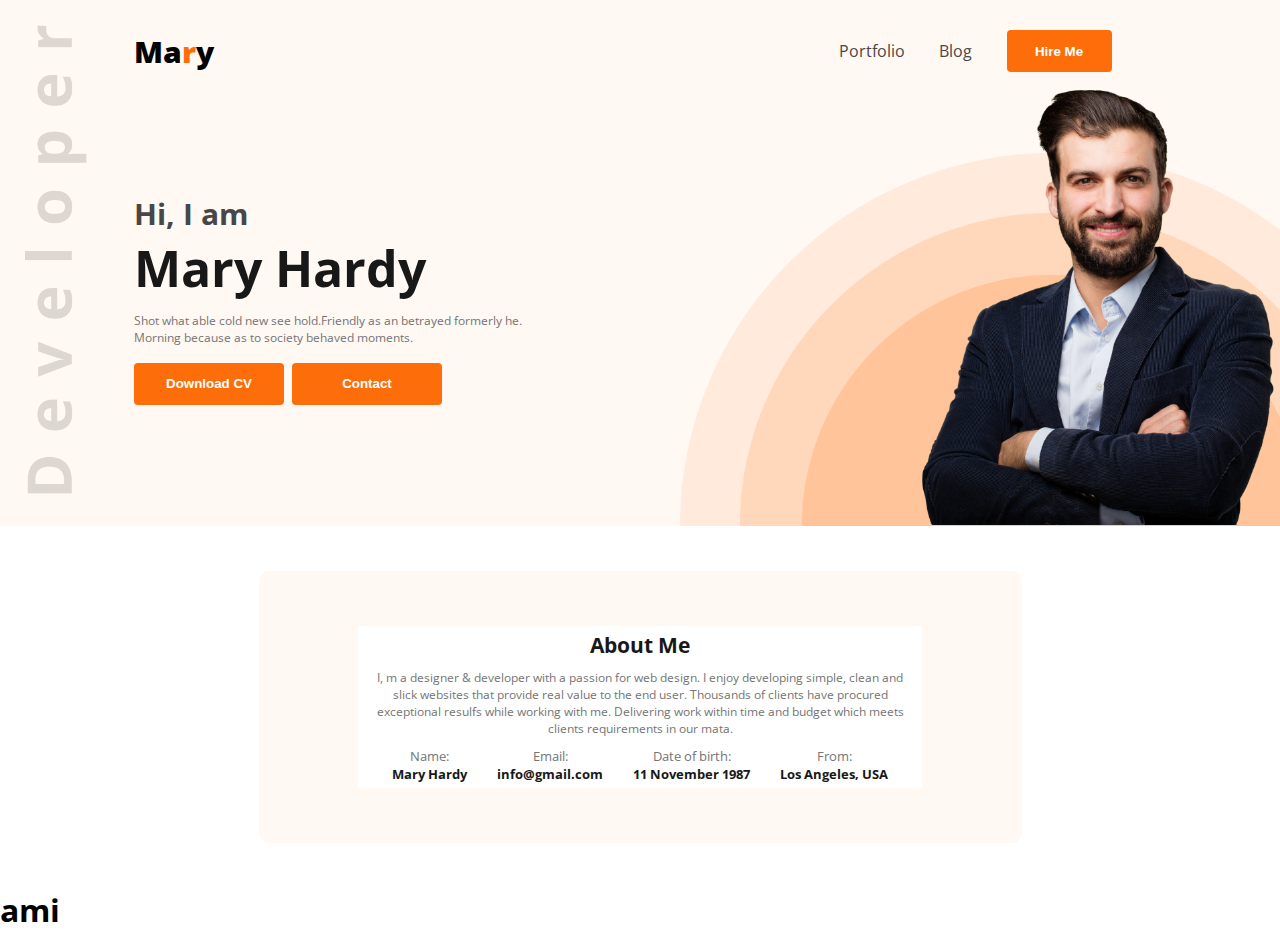
==== index.html @ 9d095a2a "first commit" ====
<!DOCTYPE html>
<html lang="en">
<head>
    <meta charset="UTF-8">
    <meta name="viewport" content="width=device-width, initial-scale=1.0">
    <title>Training Website</title>
    <link rel="stylesheet" href="style.css">
</head>
<body class="font-family">
    <header class="header">
        <nav class="nav-menu">
            <h3 class="nav-title">Ma<span class="letter-style">r</span>y</h3>
            <ul class="main-menu">
                <li><a href="">Portfolio</a></li>
                <li><a href="">Blog</a></li>
                <li><a href=""><button class="nav-btn">Hire Me</button></a></li>
            </ul>
        </nav>
        <div class="banner">
            <div class="bennar-title">
                <h4>Hi, I  am</h4>
                <h1 class="banner-main-title">Mary Hardy</h1>
                <p class="banner-descripion">Shot what able cold new see hold.Friendly as an betrayed formerly he. Morning because as to society behaved moments.</p>
                <div class="banner-btn">
                    <button class="download-btn">Download CV</button>
                    <button class="contact-btn">Contact</button>
                </div>
            </div>

            <div class="bennar-img">
                <img src="images/hardy.png" alt="Hardy Image">
            </div>

        </div>
    </header>
    <section class="about">
        <div class="abouted">
            <h2 class="about-title">About Me</h2>
            <p class="about-description">I, m a designer & developer with a passion for web design. I enjoy developing simple, clean and slick websites that provide real value to the end user. Thousands of clients have procured exceptional resulfs while working with me. Delivering work within time and budget which meets clients requirements in our mata.</p>
            <div class="about-contact-container">
                <div class="about-contact-titelber">
                    <p class="about-contact-titel">Name:</p>
                    <p class="about-contact-description">Mary Hardy</p>
                </div>

                <div class="about-contact-titelber">
                    <p class="about-contact-titel">Email:</p>
                    <p class="about-contact-description">info@gmail.com</p>
                </div>

                <div class="about-contact-titelber">
                    <p class="about-contact-titel">Date of birth:</p>
                    <p class="about-contact-description">11 November 1987</p>
                </div>

                <div class="about-contact-titelber">
                    <p class="about-contact-titel">From:</p>
                    <p class="about-contact-description">Los Angeles, USA</p>
                </div>

            </div>
        </div>
    </section>

    <h1>ami</h1>
</body>
</html>
---- style.css ----
@import url('https://fonts.googleapis.com/css2?family=Open+Sans:ital,wght@0,300..800;1,300..800&family=Work+Sans:ital,wght@0,100..900;1,100..900&display=swap');
/* font-family: "Open Sans", serif; */
*{
    margin: 0;
    padding: 0;
}
.font-family{
    font-family: "Open Sans";
}
/* header style */

.header{
    background-image: url(images/developer.png), url(images/header_bg.png);
    background-repeat: no-repeat;
    background-position: top left, bottom right;   
    background-color: #FFF8F3;
    background-size: 62px, 600px; 
    background-position: 25px 25px,right bottom;
    background-clip: ;
    
}
.nav-menu{
    display: flex;
    justify-content: space-between;
    align-items: center;
    margin: 0px 134px;
    padding-top: 30px;
}
.letter-style{
    color: #FD6E0A;
}
.main-menu{
    display: flex;
    font-size: 16px;
    list-style: none;
    align-items: center;
    justify-content: space-between;
}
.main-menu li {
    margin-right: 34.5px;
}
.main-menu a {
    text-decoration: none;
    color: #474747;
}
.nav-btn{
    height: 42px;
    width: 105px;
    background-color: #FD6E0A;
    color: white;
    border: none;
    border-radius: 4px;
    font-weight: bold;
    padding: 13px 20px;
}
.nav-title{
    font-weight: 800;
    font-size: 30px;
}

/* banner style */
.banner{
    display: flex;
    justify-content: space-between;
    margin: 0px 0px 0px 134px;
    align-items: center;
}

.bennar-img img{
    width: 391px;
    margin-bottom: -4px;
}
.bennar-title{
    color: #474747;
    font-size: 30px;
    max-width: 390px;
}
.banner-main-title{
    color: #181818;
    font-size: 50px;
}
.banner-descripion{
    color: #757575;
    font-weight: normal;
    font-size: 12px;
    margin: 10px 0px;
}
.download-btn{
    height: 42px;
    width: 150px;
    background-color: #FD6E0A;
    color: white;
    border: none;
    border-radius: 4px;
    font-weight: bold;
    padding: 13px 20px;
}
.contact-btn{
    height: 42px;
    width: 150px;
    background-color: #FD6E0A;
    color: white;
    border: none;
    border-radius: 4px;
    font-weight: bold;
    padding: 13px 20px;
}
.about{
    max-width: 763px;
    background-color: #FFF8F3;
    display: flex;
    flex-direction: column;
    justify-content: center;
    align-items: center;
    margin: 45px auto;
    border-radius: 10px;
}
.abouted{
    background-color: #FFFFFF;
    display: flex;
    flex-direction: column;
    justify-content: center;
    align-items: center;
    max-width: 554px;
    max-height: 288px;
    text-align: center;
    margin: 55px 0px;
    padding: 5px;
}
.about-title{
    font-weight: bold;
    font-size: 21px;
    color: #181818;
}
.about-description{
    font-size: 12px;
    color: #757575;
    padding: 10px;
}
.about-contact-container{
    display: flex;
    gap: 30px;
}
.about-contact-titelber{

}
.about-contact-titel{
    color: #757575;
    font-size: 13px;
}
.about-contact-description{
    color: #181818;
    font-weight: bold;
    font-size: 13px;
}
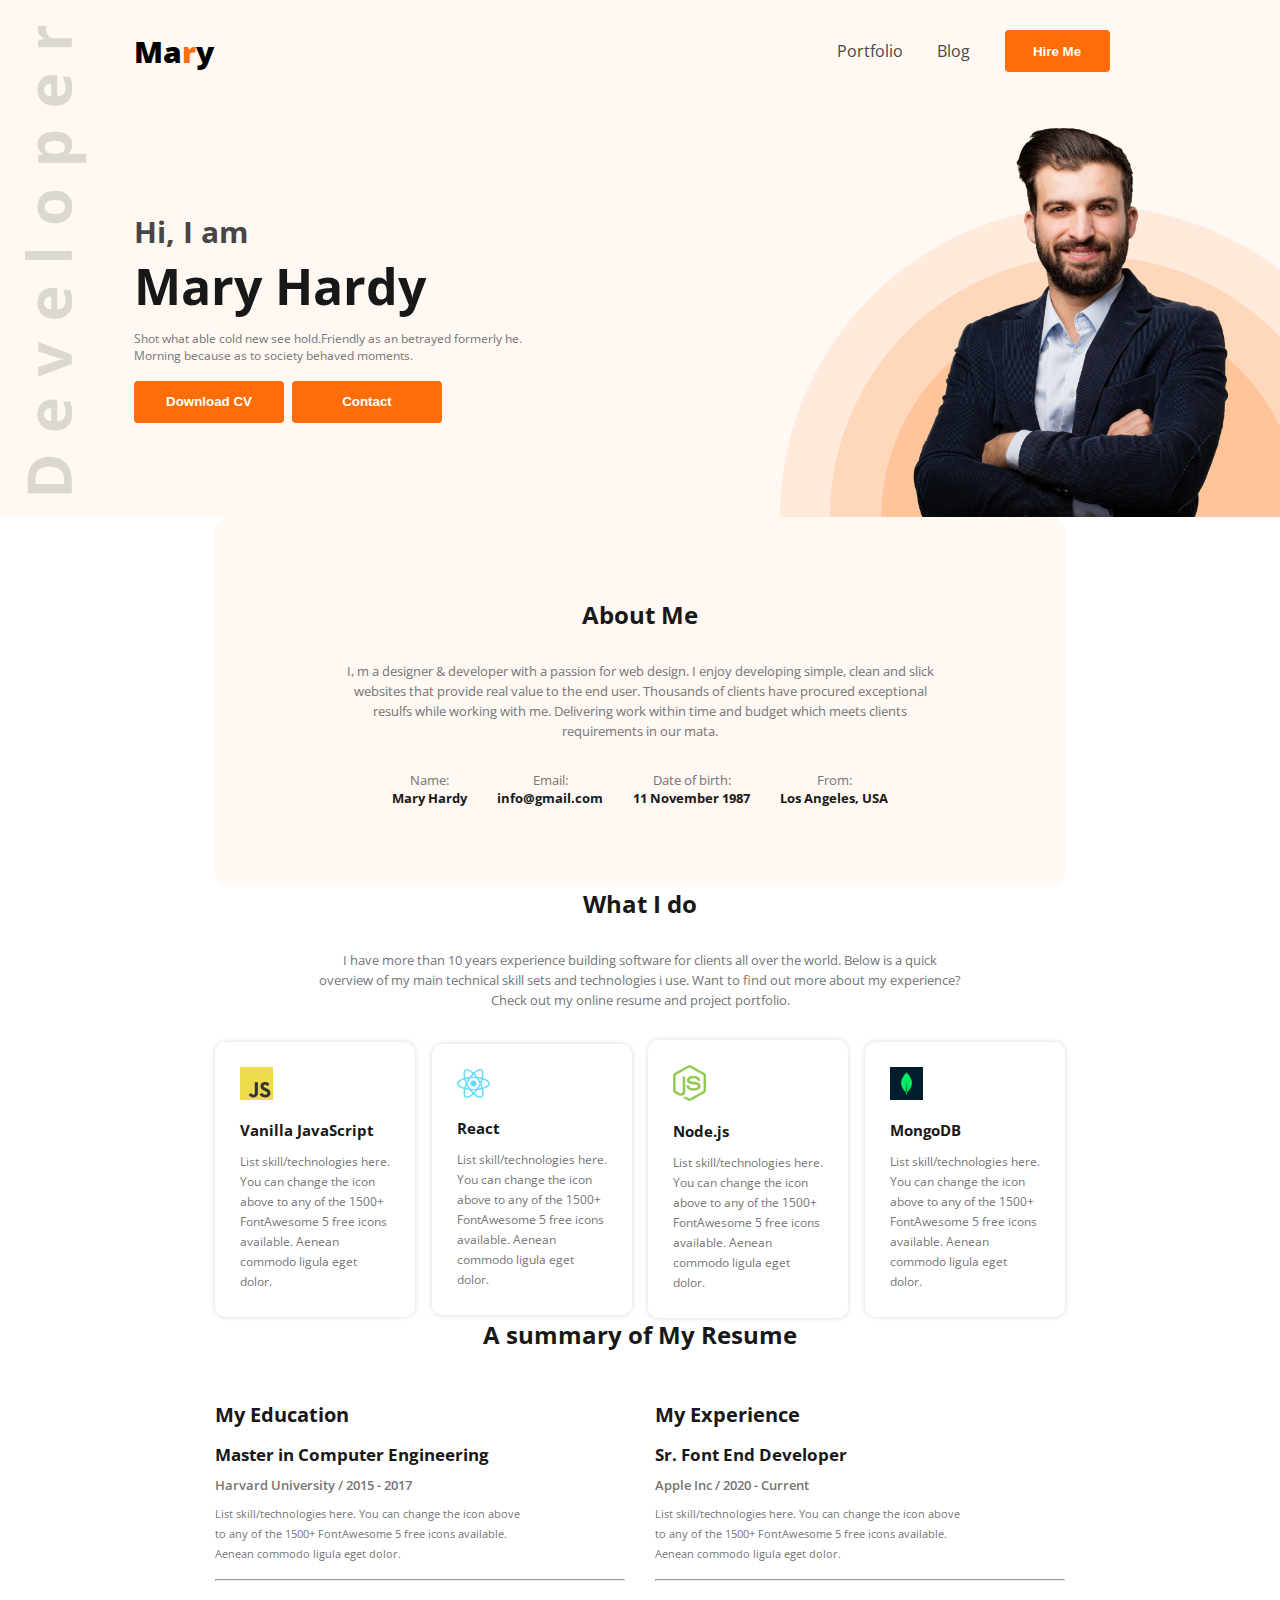
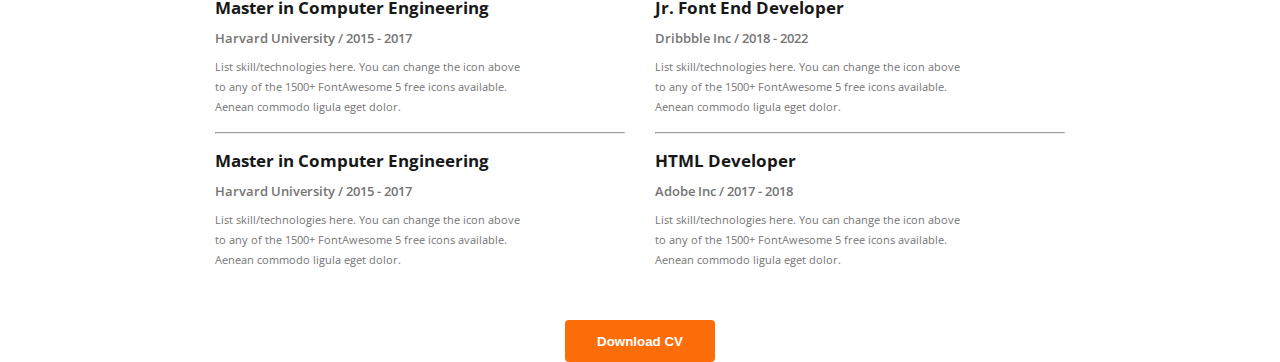
==== commit 84d6332a: "resume added" ====
--- a/index.html
+++ b/index.html
@@ -62,6 +62,121 @@
         </div>
     </section>
 
-    <h1>ami</h1>
+    <section class="work-section">
+        <div class="work-desription-ber">
+            <h3 class="work-title">
+                What I do
+            </h3>
+            <p class="work-description">
+                I have more than 10 years experience building software for clients all over the world. Below is a quick overview of my main technical skill sets and technologies i use. Want to find out more about my experience? Check out my online resume and project portfolio.
+            </p>
+
+        </div>
+        <div class="work-card-ber">
+
+            <div class="work-card">
+                <img src="images/icons/js.png" alt="" class="work-card-img">
+                <div class="work-card-titleber">
+                    <h4 class="work-card-title">
+                        Vanilla JavaScript
+                    </h4>
+                    <p class="work-card-description">
+                        List skill/technologies here. You can change the icon above to any of the 1500+ FontAwesome 5 free icons available. Aenean commodo ligula eget dolor.
+                    </p>
+                </div>
+            </div>
+
+            <div class="work-card">
+                <img src="images/icons/react.png" alt="" class="work-card-img">
+                <div class="work-card-titleber">
+                    <h4 class="work-card-title">
+                        React
+                    </h4>
+                    <p class="work-card-description">
+                        List skill/technologies here. You can change the icon above to any of the 1500+ FontAwesome 5 free icons available. Aenean commodo ligula eget dolor.
+                    </p>
+                </div>
+            </div>
+
+            <div class="work-card">
+                <img src="images/icons/nodejs.png" alt="" class="work-card-img">
+                <div class="work-card-titleber">
+                    <h4 class="work-card-title">
+                        Node.js
+                    </h4>
+                    <p class="work-card-description">
+                        List skill/technologies here. You can change the icon above to any of the 1500+ FontAwesome 5 free icons available. Aenean commodo ligula eget dolor.
+                    </p>
+                </div>
+            </div>
+
+            <div class="work-card">
+                <img src="images/icons/mongo.png" alt="" class="work-card-img">
+                <div class="work-card-titleber">
+                    <h4 class="work-card-title">
+                        MongoDB
+                    </h4>
+                    <p class="work-card-description">
+                        List skill/technologies here. You can change the icon above to any of the 1500+ FontAwesome 5 free icons available. Aenean commodo ligula eget dolor.
+                    </p>
+                </div>
+            </div>
+
+        </div>
+    </section>
+
+    <section class="resume">
+        <h3 class="resume-title">
+            A summary of My Resume
+        </h3>
+        <div class="resume-container">
+            <div class="resume-column">
+                <h3 class="resume-column-title">My Education</h3>
+                <div class="experience">
+                    <h4 class="experience-title">Master in Computer Engineering</h4>
+                    <div class="experience-sub-title">Harvard University / 2015 - 2017</div>
+                    <div class="experience-description">List skill/technologies here. You can change the icon above to any of the 1500+ FontAwesome 5 free icons available. Aenean commodo ligula eget dolor.</div>
+                </div>
+                <hr>
+                <div class="experience">
+                    <h4 class="experience-title">Master in Computer Engineering</h4>
+                    <div class="experience-sub-title">Harvard University / 2015 - 2017</div>
+                    <div class="experience-description">List skill/technologies here. You can change the icon above 
+                        to any of the 1500+ FontAwesome 5 free icons available. Aenean commodo ligula eget dolor.</div>
+                </div>
+                <hr>
+                <div class="experience">
+                    <h4 class="experience-title">Master in Computer Engineering</h4>
+                    <div class="experience-sub-title">Harvard University / 2015 - 2017</div>
+                    <div class="experience-description">List skill/technologies here. You can change the icon above 
+                        to any of the 1500+ FontAwesome 5 free icons available. Aenean commodo ligula eget dolor.</div>
+                </div>
+            </div>
+    
+            <div class="resume-column">
+                <h3 class="resume-column-title">My Experience</h3>
+                <div class="experience">
+                    <h4 class="experience-title">Sr. Font End Developer</h4>
+                    <div class="experience-sub-title">Apple Inc / 2020 - Current</div>
+                    <div class="experience-description">List skill/technologies here. You can change the icon above to any of the 1500+ FontAwesome 5 free icons available. Aenean commodo ligula eget dolor.</div>
+                </div>
+                <hr>
+                <div class="experience">
+                    <h4 class="experience-title">Jr. Font End Developer</h4>
+                    <div class="experience-sub-title">Dribbble Inc / 2018 - 2022</div>
+                    <div class="experience-description">List skill/technologies here. You can change the icon above to any of the 1500+ FontAwesome 5 free icons available. Aenean commodo ligula eget dolor.</div>
+                </div>
+                <hr>
+                <div class="experience">
+                    <h4 class="experience-title">HTML Developer</h4>
+                    <div class="experience-sub-title">Adobe Inc / 2017 - 2018</div>
+                    <div class="experience-description">List skill/technologies here. You can change the icon above to any of the 1500+ FontAwesome 5 free icons available. Aenean commodo ligula eget dolor.</div>
+                </div>
+            </div>
+        </div>
+        
+        <button class="download-btn">Download CV</button>
+    </section>
+
 </body>
 </html>--- a/style.css
+++ b/style.css
@@ -12,12 +12,14 @@
 .header{
     background-image: url(images/developer.png), url(images/header_bg.png);
     background-repeat: no-repeat;
-    background-position: top left, bottom right;   
+    background-position: top left, bottom right;
     background-color: #FFF8F3;
-    background-size: 62px, 600px; 
+    background-size: 62px, 500px;
     background-position: 25px 25px,right bottom;
-    background-clip: ;
-    
+    display: flex;
+    flex-direction: column;
+    justify-content: space-between;
+    gap: 45px;
 }
 .nav-menu{
     display: flex;
@@ -25,6 +27,7 @@
     align-items: center;
     margin: 0px 134px;
     padding-top: 30px;
+    width: 1010px;
 }
 .letter-style{
     color: #FD6E0A;
@@ -64,11 +67,12 @@
     justify-content: space-between;
     margin: 0px 0px 0px 134px;
     align-items: center;
+    height: 400px;
+    width: 1100px;
 }
 
 .bennar-img img{
-    width: 391px;
-    margin-bottom: -4px;
+    width: 350px;
 }
 .bennar-title{
     color: #474747;
@@ -106,36 +110,36 @@
     padding: 13px 20px;
 }
 .about{
-    max-width: 763px;
     background-color: #FFF8F3;
     display: flex;
     flex-direction: column;
     justify-content: center;
     align-items: center;
-    margin: 45px auto;
-    border-radius: 10px;
+    border-radius: 15px;
+    width: 850px;
+    height: 370px;
+    margin: 0 auto;
 }
 .abouted{
-    background-color: #FFFFFF;
     display: flex;
     flex-direction: column;
     justify-content: center;
     align-items: center;
-    max-width: 554px;
-    max-height: 288px;
     text-align: center;
-    margin: 55px 0px;
-    padding: 5px;
+    padding: 25px;
+    gap: 20px;
 }
 .about-title{
     font-weight: bold;
-    font-size: 21px;
+    font-size: 24px;
     color: #181818;
 }
 .about-description{
-    font-size: 12px;
+    font-size: 13px;
     color: #757575;
     padding: 10px;
+    line-height: 20px;
+    width: 600px;
 }
 .about-contact-container{
     display: flex;
@@ -152,4 +156,191 @@
     color: #181818;
     font-weight: bold;
     font-size: 13px;
+}
+
+/* card style start */
+.work-section{
+
+display: flex;
+
+justify-content: center;
+
+align-items: center;
+
+flex-direction: column;
+
+width: 650px;
+
+margin: 0 auto;
+
+gap: 30px;
+}
+.work-desription-ber{
+
+display: flex;
+
+flex-direction: column;
+
+align-items: center;
+
+gap: 30px;
+
+text-align: center;
+}
+.work-title{
+
+font-weight: bold;
+
+color: #181818;
+
+font-size: 24px;
+}
+.work-description{
+
+font-size: 13px;
+
+color: #757575;
+
+line-height: 20px;
+}
+.work-card-ber{
+
+display: flex;
+
+justify-content: space-between;
+
+align-items: center;
+
+width: 850px;
+
+gap: 15px;
+}
+.work-card{
+
+display: flex;
+
+flex-direction: column;
+
+align-items: start;
+
+gap: 20px;
+
+width: 150px;
+
+justify-content: flex-start;
+
+padding: 25px;
+
+background: #FFFFFF;
+
+box-shadow: 0px 0px 5px #00000029;
+
+border-radius: 10px;
+}
+
+.work-card-img{
+    
+width: 33px;
+}
+.work-card-titleber{
+    
+display: flex;
+    
+flex-direction: column;
+    
+align-items: start;
+    
+gap: 12px;
+    
+justify-content: center;
+}
+.work-card-title{
+
+font-size: 15px;
+
+color: #181818;
+}
+.work-card-description{
+
+color: #757575;
+
+font-size: 12px;
+
+line-height: 20px;
+}
+/* card style end */
+
+/* resume style start */
+.resume{
+
+display: flex;
+
+flex-direction: column;
+
+align-items: center;
+
+justify-content: center;
+
+gap: 50px;
+
+width: 850px;
+
+margin: 0 auto;
+}
+.resume-title{
+    font-size: 24px;
+    color: #181818;
+}
+.resume-container{
+
+display: flex;
+
+align-items: flex-start;
+
+justify-content: space-between;
+
+gap: 30px;
+}
+.resume-column{
+
+display: flex;
+
+flex-direction: column;
+
+justify-content: center;
+
+gap: 15px;
+
+width: 410px;
+}
+.resume-column-title{
+color: #181818;
+font-size: 20px;
+}
+.experience{
+
+display: flex;
+
+flex-direction: column;
+
+align-items: start;
+
+justify-content: center;
+
+gap: 10px;
+}
+.experience-title{
+font-size: 17px;
+color: #181818;
+}
+.experience-sub-title{
+    font-size: 13px;
+    color: #757575;
+    font-weight: 600;
+}
+.experience-description{
+    color: #757575;
+    font-size: 11px;
+    line-height: 20px;
+    width: 310px;
 }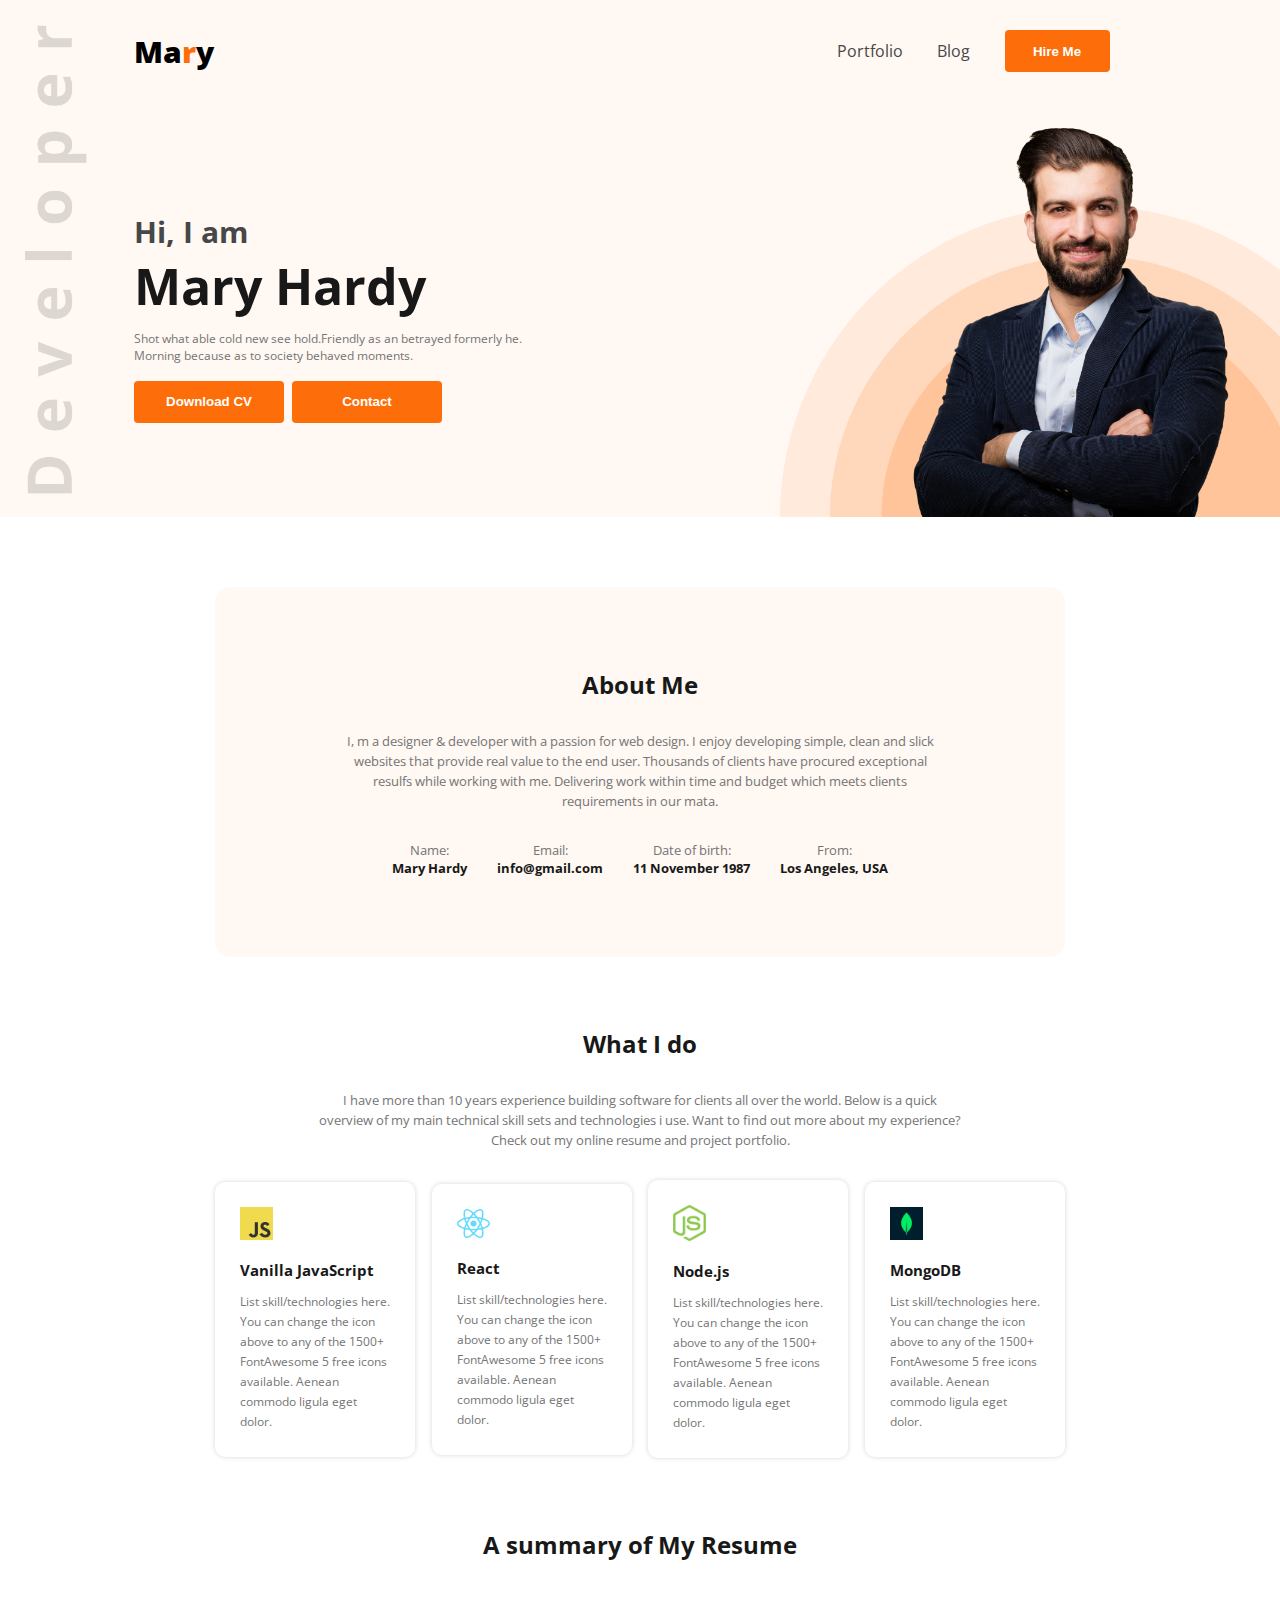
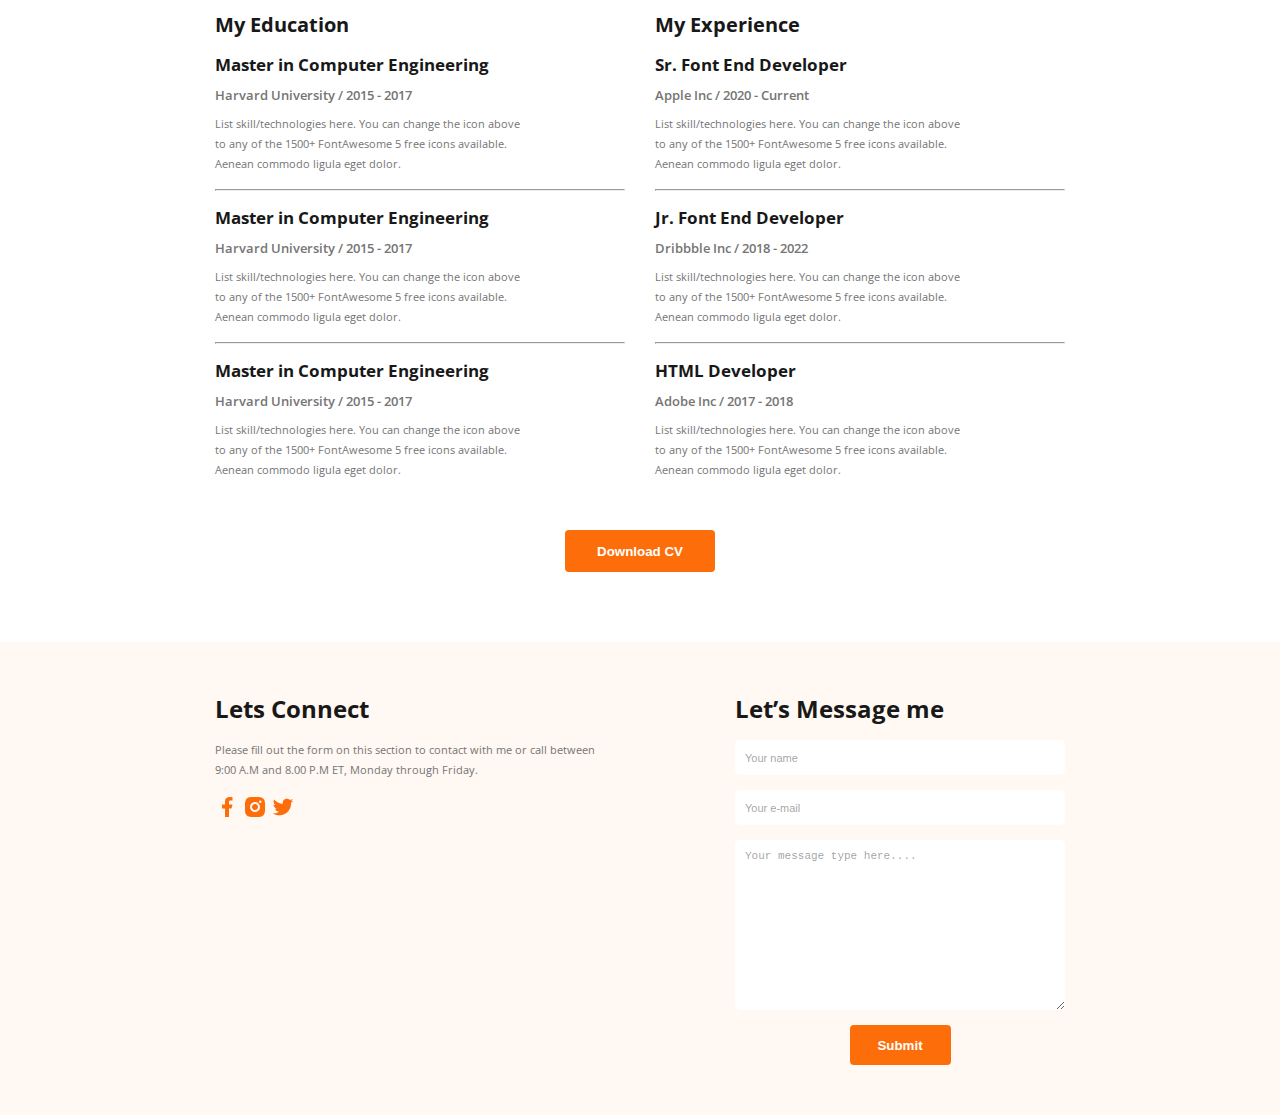
==== commit 3540e14e: "al added" ====
--- a/index.html
+++ b/index.html
@@ -178,5 +178,35 @@
         <button class="download-btn">Download CV</button>
     </section>
 
+    <section class="footer-section">
+
+        <div class="footer-container">
+            <div class="footer-connect">
+                <div class="footer-title-ber">
+                    <h3 class="footer-title">Lets Connect</h3>
+                    <p class="footer-description">Please fill out the form on this section to contact with me or call between 9:00 A.M and 8.00 P.M ET, Monday through Friday.</p>
+                    <div class="footer-icon">
+                        <img src="images/icons/facebook.png" alt="">
+                        <img src="images/icons/insta.png" alt="">
+                        <img src="images/icons/twitter.png" alt="">
+                    </div>
+                </div>
+                
+                
+            </div>
+
+            <div class="footer-sms">
+                <h3 class="footer-form-title">Let’s Message me</h3>
+                <div class="footer-form">
+                    <input class="footer-form-input" type="text" placeholder="Your name">
+                    <input class="footer-form-input" type="email" placeholder="Your e-mail">
+                    <textarea class="footer-form-input" name="" id="" cols="30" rows="10" placeholder="Your message type here...."></textarea>
+                    <input class="footer-form-btn" type="submit" value="Submit">
+                </div>
+            </div>
+
+        </div>
+
+    </section>
 </body>
 </html>--- a/style.css
+++ b/style.css
@@ -7,7 +7,22 @@
 .font-family{
     font-family: "Open Sans";
 }
-/* header style */
+
+/* input style start */
+
+::placeholder{
+    color: #0e0e0e69;
+    font-size: 11px;
+}
+input:focus::placeholder{
+    color: #0E0E0EB2;
+}
+input:focus{
+    outline: 1px solid gray;
+}
+/* input style end */
+
+/* header style start*/
 
 .header{
     background-image: url(images/developer.png), url(images/header_bg.png);
@@ -60,8 +75,9 @@
     font-weight: 800;
     font-size: 30px;
 }
-
-/* banner style */
+/* header style end */
+
+/* banner style start */
 .banner{
     display: flex;
     justify-content: space-between;
@@ -109,6 +125,9 @@
     font-weight: bold;
     padding: 13px 20px;
 }
+/* banner style end */
+
+/* about section start */
 .about{
     background-color: #FFF8F3;
     display: flex;
@@ -119,6 +138,7 @@
     width: 850px;
     height: 370px;
     margin: 0 auto;
+    margin-top: 70px;
 }
 .abouted{
     display: flex;
@@ -157,6 +177,7 @@
     font-weight: bold;
     font-size: 13px;
 }
+/* about style end */
 
 /* card style start */
 .work-section{
@@ -174,6 +195,8 @@
 margin: 0 auto;
 
 gap: 30px;
+
+margin-top: 70px;
 }
 .work-desription-ber{
 
@@ -286,6 +309,8 @@
 width: 850px;
 
 margin: 0 auto;
+
+margin-top: 70px;
 }
 .resume-title{
     font-size: 24px;
@@ -343,4 +368,112 @@
     font-size: 11px;
     line-height: 20px;
     width: 310px;
-}+}
+/* resume style end */
+
+/* footer style start */
+.footer-section{
+
+width: 100%;
+
+background: #FFF8F3;
+
+margin-top: 70px;
+}
+.footer-container{
+    
+display: flex;
+    
+justify-content: space-between;
+    
+align-items: start;
+    
+margin: 0 auto;
+    
+width: 850px;
+    
+padding: 50px;
+}
+.footer-connect{
+
+width: 395px;
+}
+.footer-title-ber{
+
+display: flex;
+
+flex-direction: column;
+
+justify-content: center;
+
+align-items: flex-start;
+
+gap: 15px;
+}
+.footer-title{
+    font-weight: bold;
+
+    color: #181818;
+    font-size: 24px;
+}
+.footer-description{
+    color: #757575;
+    font-size: 11px;
+    line-height: 20px;
+}
+.footer-icon{
+
+}
+.footer-sms{
+
+display: flex;
+
+flex-direction: column;
+
+justify-content: center;
+
+align-items: flex-start;
+
+gap: 15px;
+}
+.footer-form-title{
+    font-weight: bold;
+
+color: #181818;
+
+font-size: 24px;
+
+}
+.footer-form{
+
+display: flex;
+
+flex-direction: column;
+
+justify-content: center;
+
+align-items: center;
+
+gap: 15px;
+}
+.footer-form-input{
+
+border: none;
+
+padding: 10px;
+
+border-radius: 5px;
+
+width: 310px;
+}
+.footer-form-btn{
+    height: 40px;
+    width: 101px;
+    background-color: #FD6E0A;
+    color: white;
+    border: none;
+    border-radius: 4px;
+    font-weight: bold;
+    padding: 10px 20px;
+}
+/* footer style start */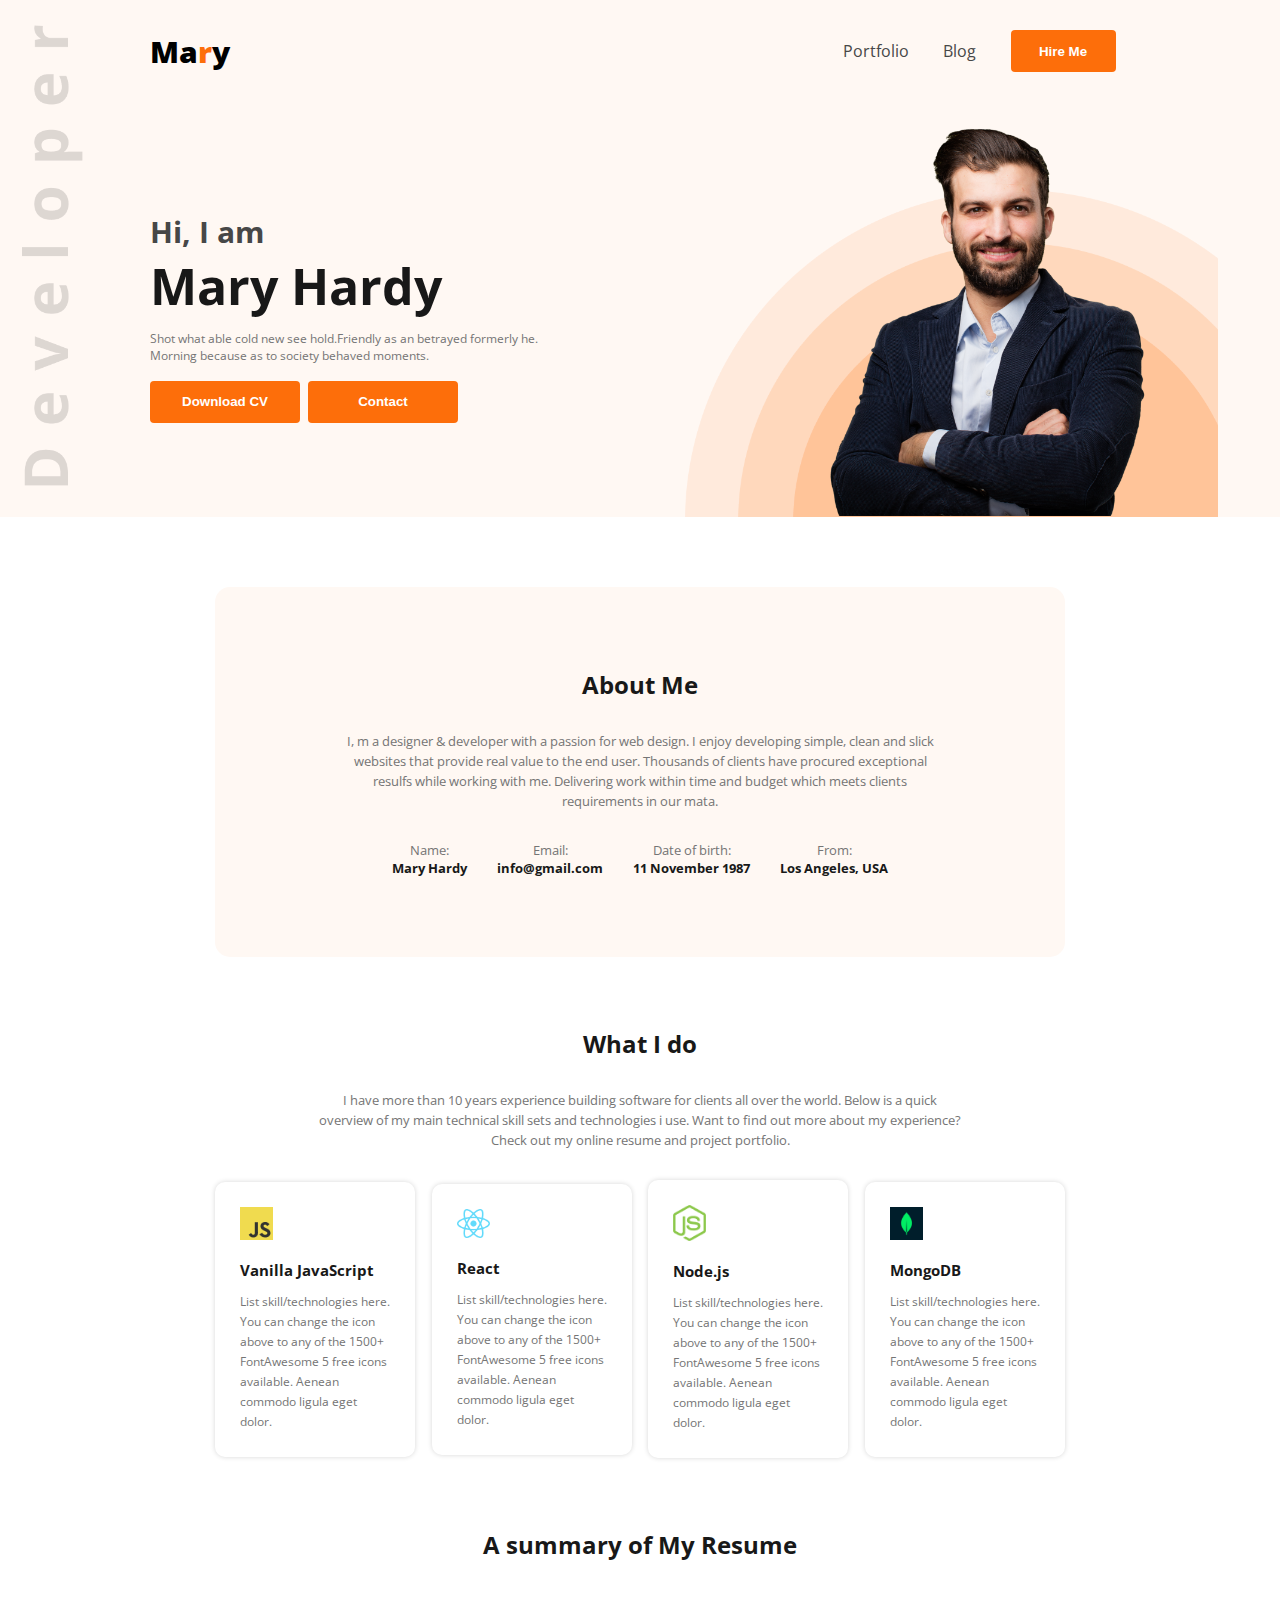
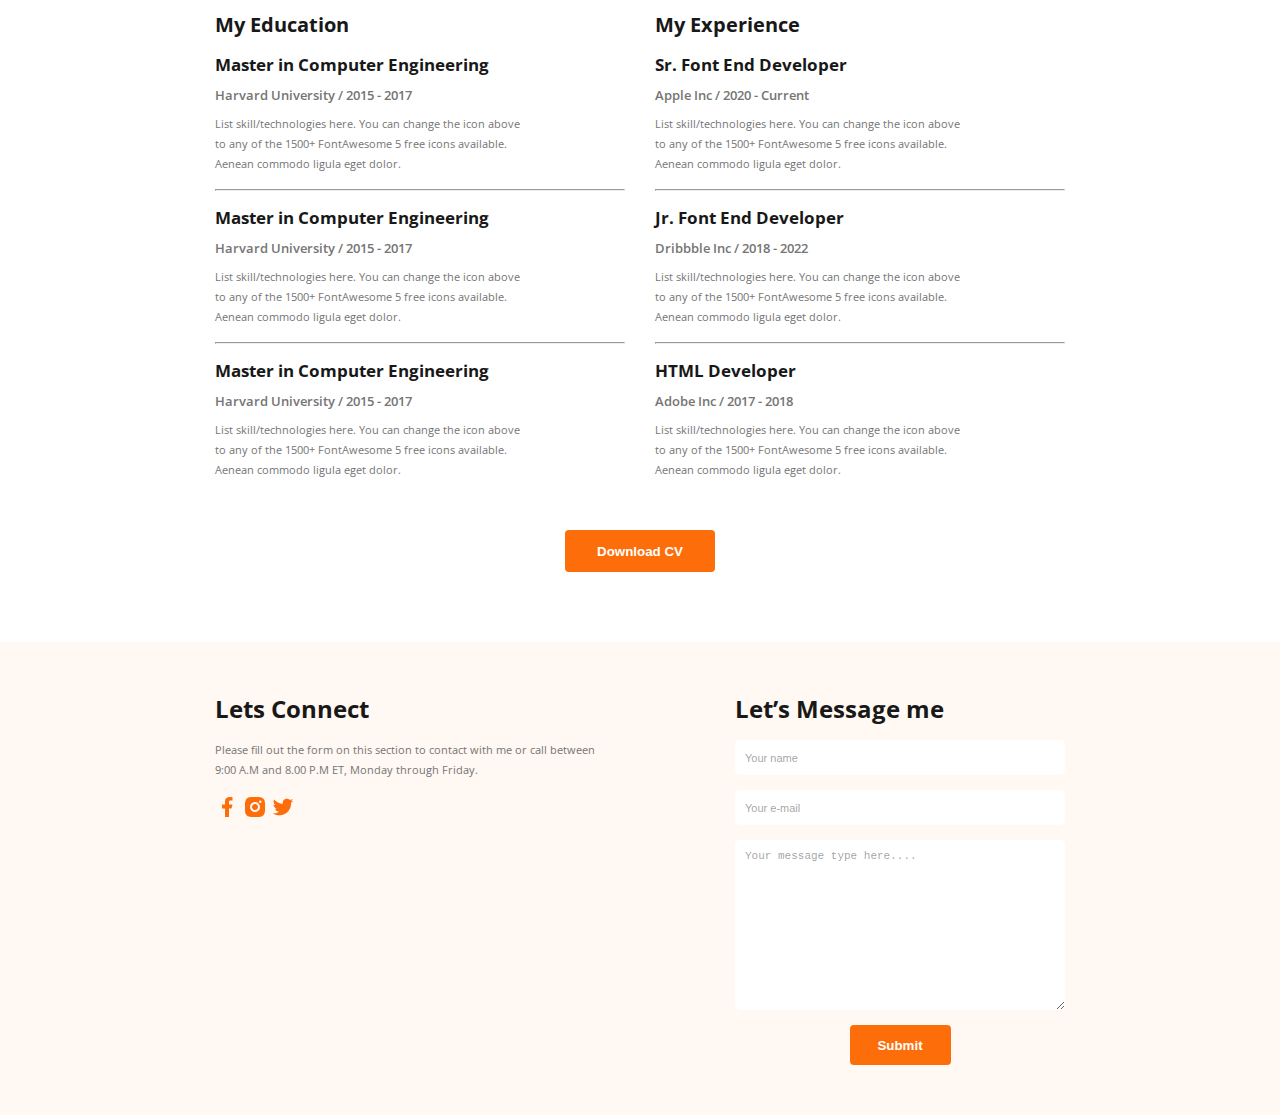
==== commit ed228999: "center" ====
--- a/index.html
+++ b/index.html
@@ -8,30 +8,33 @@
 </head>
 <body class="font-family">
     <header class="header">
-        <nav class="nav-menu">
-            <h3 class="nav-title">Ma<span class="letter-style">r</span>y</h3>
-            <ul class="main-menu">
-                <li><a href="">Portfolio</a></li>
-                <li><a href="">Blog</a></li>
-                <li><a href=""><button class="nav-btn">Hire Me</button></a></li>
-            </ul>
-        </nav>
-        <div class="banner">
-            <div class="bennar-title">
-                <h4>Hi, I  am</h4>
-                <h1 class="banner-main-title">Mary Hardy</h1>
-                <p class="banner-descripion">Shot what able cold new see hold.Friendly as an betrayed formerly he. Morning because as to society behaved moments.</p>
-                <div class="banner-btn">
-                    <button class="download-btn">Download CV</button>
-                    <button class="contact-btn">Contact</button>
-                </div>
-            </div>
-
-            <div class="bennar-img">
-                <img src="images/hardy.png" alt="Hardy Image">
-            </div>
-
-        </div>
+        <section class="header-section">
+            <nav class="nav-menu">
+                <h3 class="nav-title">Ma<span class="letter-style">r</span>y</h3>
+                <ul class="main-menu">
+                    <li><a href="">Portfolio</a></li>
+                    <li><a href="">Blog</a></li>
+                    <li><a href=""><button class="nav-btn">Hire Me</button></a></li>
+                </ul>
+            </nav>
+            <div class="banner">
+                <div class="bennar-title">
+                    <h4>Hi, I  am</h4>
+                    <h1 class="banner-main-title">Mary Hardy</h1>
+                    <p class="banner-descripion">Shot what able cold new see hold.Friendly as an betrayed formerly he. Morning because as to society behaved moments.</p>
+                    <div class="banner-btn">
+                        <button class="download-btn">Download CV</button>
+                        <button class="contact-btn">Contact</button>
+                    </div>
+                </div>
+    
+                <div class="bennar-img">
+                    <img src="images/hardy.png" alt="Hardy Image">
+                </div>
+    
+            </div>
+        </section>
+        
     </header>
     <section class="about">
         <div class="abouted">
--- a/style.css
+++ b/style.css
@@ -25,24 +25,28 @@
 /* header style start*/
 
 .header{
+    background-color: #FFF8F3;
+}
+.header-section{
     background-image: url(images/developer.png), url(images/header_bg.png);
     background-repeat: no-repeat;
-    background-position: top left, bottom right;
-    background-color: #FFF8F3;
-    background-size: 62px, 500px;
-    background-position: 25px 25px,right bottom;
+    /* background-position: top left, bottom right; */
+    background-size: 61px, 533px;
+    background-position: 22px 25px, 685px 190px;
     display: flex;
     flex-direction: column;
     justify-content: space-between;
     gap: 45px;
+    width: 1300px;
+    margin: 0 auto;
 }
 .nav-menu{
     display: flex;
     justify-content: space-between;
     align-items: center;
-    margin: 0px 134px;
     padding-top: 30px;
-    width: 1010px;
+    width: 1000px;
+    margin: 0 auto;
 }
 .letter-style{
     color: #FD6E0A;
@@ -81,19 +85,19 @@
 .banner{
     display: flex;
     justify-content: space-between;
-    margin: 0px 0px 0px 134px;
+    margin: 0 auto;
     align-items: center;
     height: 400px;
-    width: 1100px;
+    width: 1000px;
 }
 
 .bennar-img img{
-    width: 350px;
+    width: 349px;
 }
 .bennar-title{
     color: #474747;
     font-size: 30px;
-    max-width: 390px;
+    width: 390px;
 }
 .banner-main-title{
     color: #181818;
@@ -190,51 +194,53 @@
 
 flex-direction: column;
 
+margin: 0 auto;
+
+gap: 30px;
+
+margin-top: 70px;
+
+width: 850px;
+}
+.work-desription-ber{
+
+display: flex;
+
+flex-direction: column;
+
+align-items: center;
+
+gap: 30px;
+
+text-align: center;
+
 width: 650px;
-
-margin: 0 auto;
-
-gap: 30px;
-
-margin-top: 70px;
-}
-.work-desription-ber{
-
-display: flex;
-
-flex-direction: column;
+}
+.work-title{
+
+font-weight: bold;
+
+color: #181818;
+
+font-size: 24px;
+}
+.work-description{
+
+font-size: 13px;
+
+color: #757575;
+
+line-height: 20px;
+}
+.work-card-ber{
+
+display: flex;
+
+justify-content: space-between;
 
 align-items: center;
 
-gap: 30px;
-
-text-align: center;
-}
-.work-title{
-
-font-weight: bold;
-
-color: #181818;
-
-font-size: 24px;
-}
-.work-description{
-
-font-size: 13px;
-
-color: #757575;
-
-line-height: 20px;
-}
-.work-card-ber{
-
-display: flex;
-
-justify-content: space-between;
-
-align-items: center;
-
-width: 850px;
+width: 100%;
 
 gap: 15px;
 }
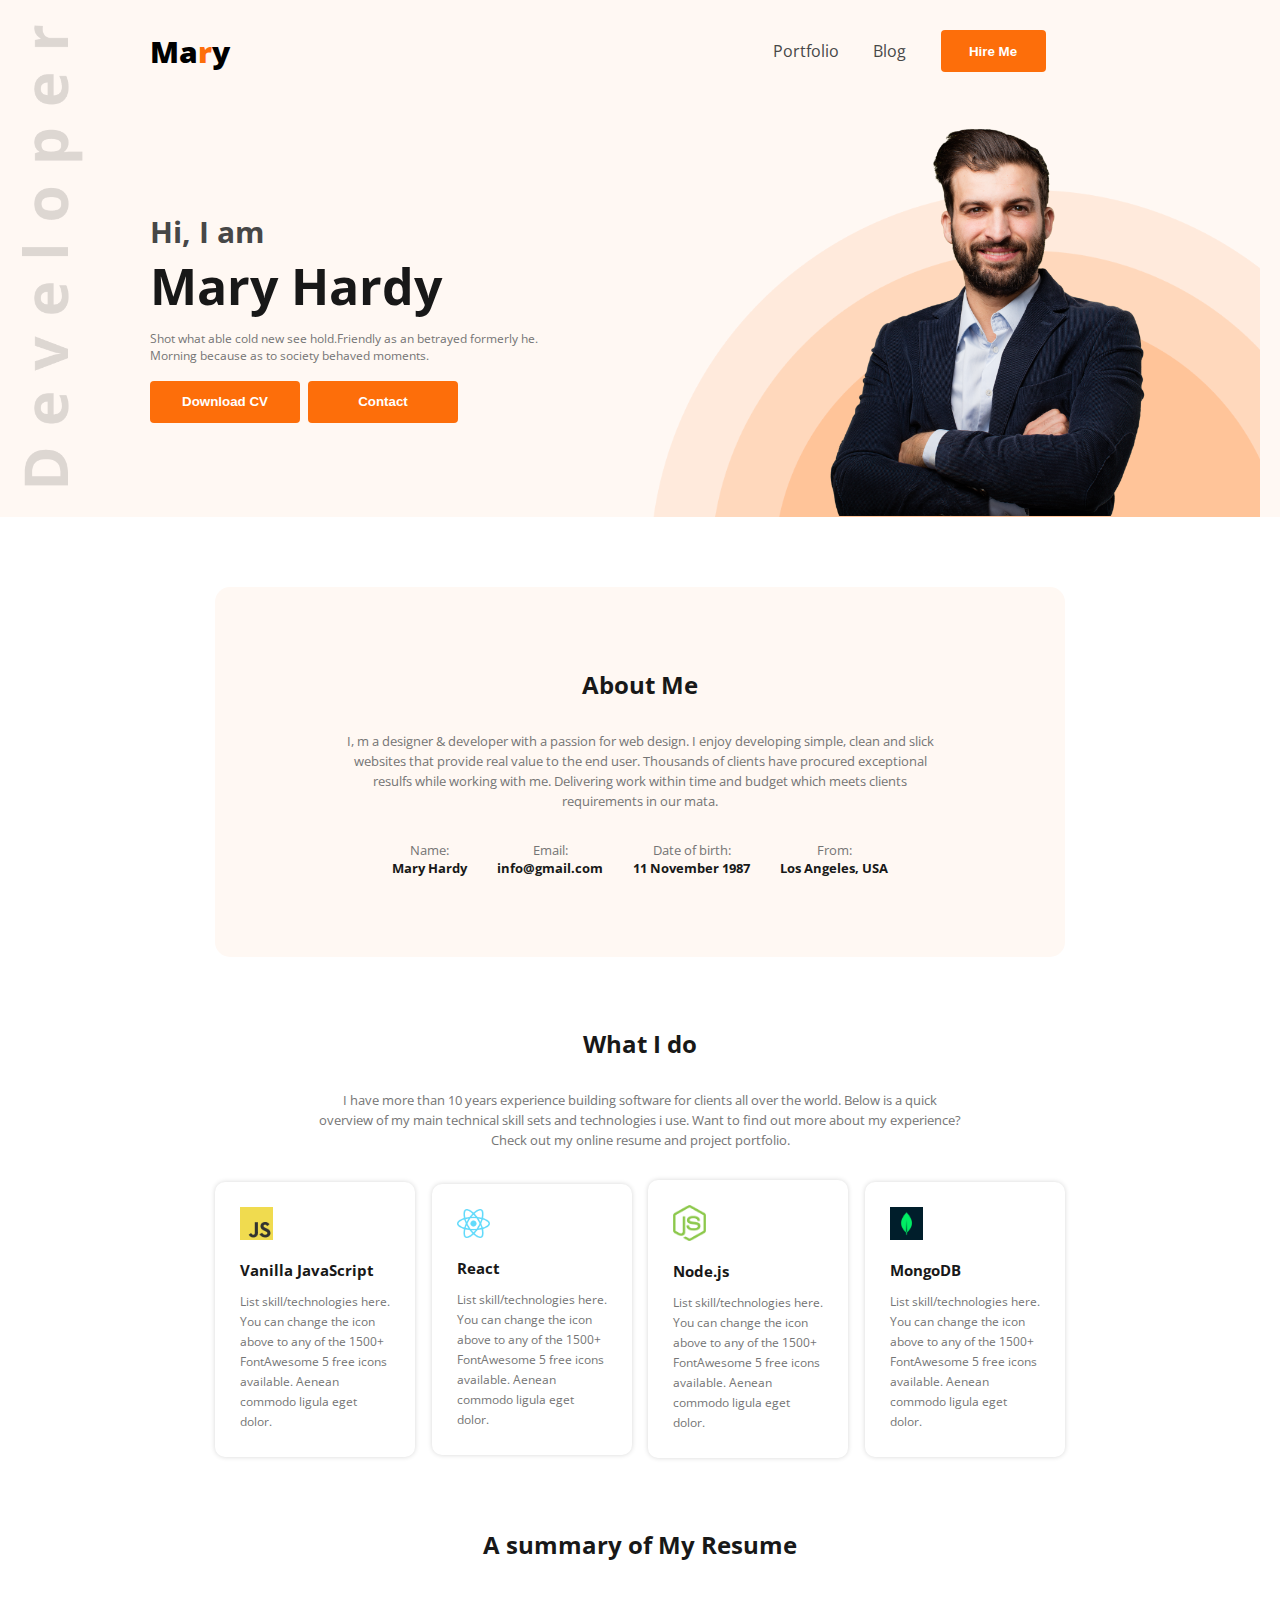
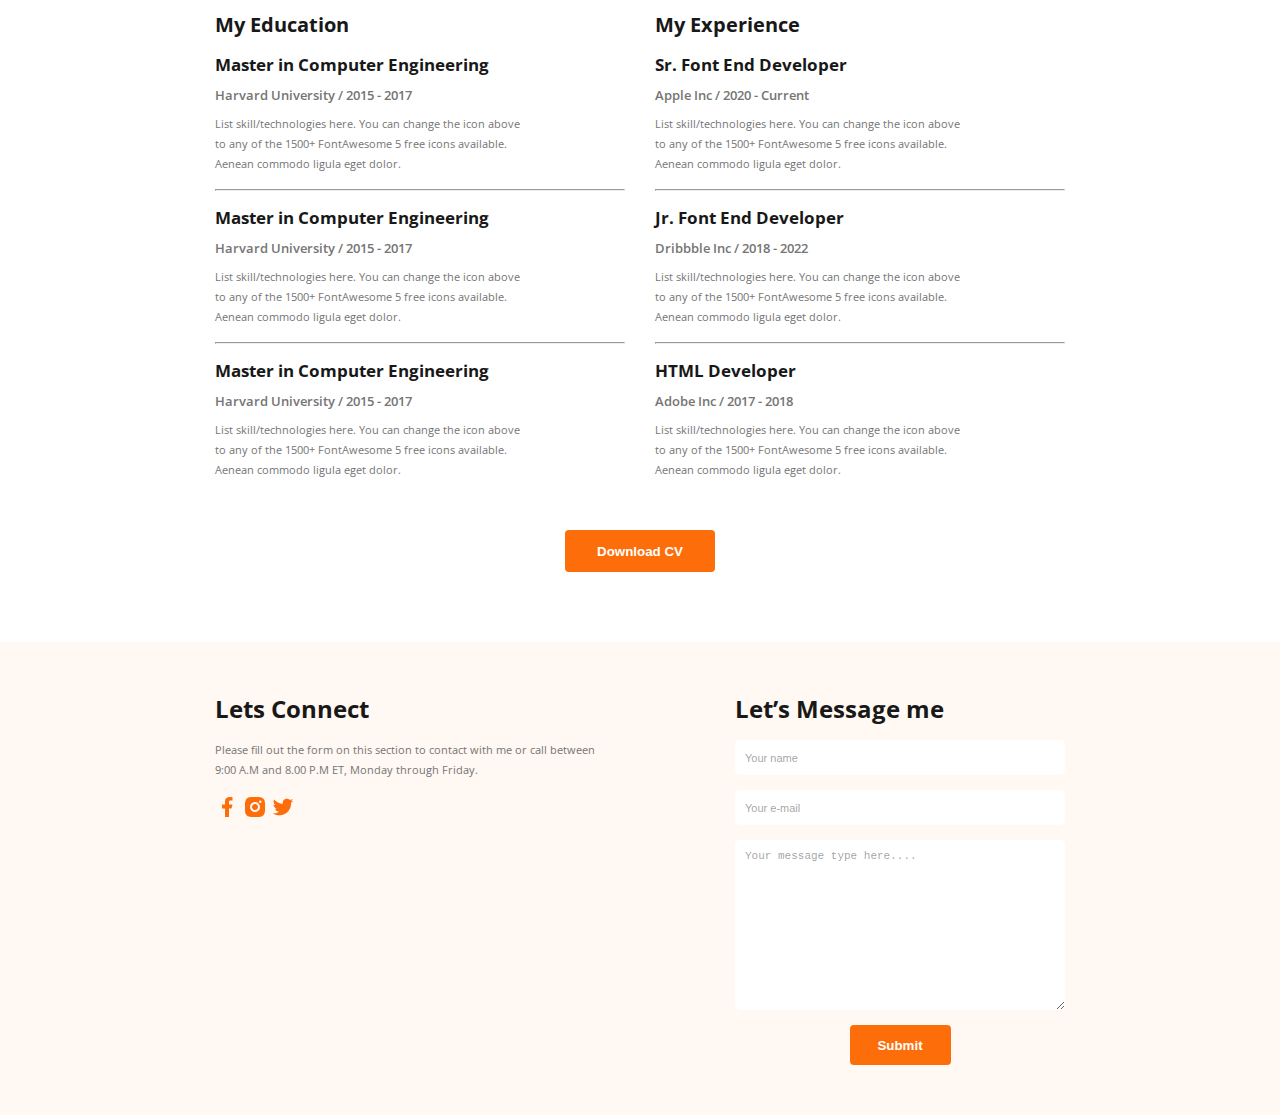
==== commit 22f1f38a: "nav class added" ====
--- a/index.html
+++ b/index.html
@@ -10,12 +10,15 @@
     <header class="header">
         <section class="header-section">
             <nav class="nav-menu">
+               <div class="nav-ber">
                 <h3 class="nav-title">Ma<span class="letter-style">r</span>y</h3>
                 <ul class="main-menu">
                     <li><a href="">Portfolio</a></li>
                     <li><a href="">Blog</a></li>
                     <li><a href=""><button class="nav-btn">Hire Me</button></a></li>
                 </ul>
+               </div>
+               
             </nav>
             <div class="banner">
                 <div class="bennar-title">
--- a/style.css
+++ b/style.css
@@ -30,23 +30,29 @@
 .header-section{
     background-image: url(images/developer.png), url(images/header_bg.png);
     background-repeat: no-repeat;
-    /* background-position: top left, bottom right; */
-    background-size: 61px, 533px;
-    background-position: 22px 25px, 685px 190px;
+    background-position: top left, bottom right;
+    background-size: 61px, 610px;
+    background-position: 22px 25px, 650px 190px;
     display: flex;
     flex-direction: column;
-    justify-content: space-between;
     gap: 45px;
     width: 1300px;
     margin: 0 auto;
+    align-items: center;
 }
 .nav-menu{
-    display: flex;
-    justify-content: space-between;
-    align-items: center;
     padding-top: 30px;
     width: 1000px;
-    margin: 0 auto;
+}
+.nav-ber{
+    
+display: flex;
+    
+justify-content: space-between;
+    
+width: 930px;
+    
+align-items: center;
 }
 .letter-style{
     color: #FD6E0A;
@@ -85,7 +91,6 @@
 .banner{
     display: flex;
     justify-content: space-between;
-    margin: 0 auto;
     align-items: center;
     height: 400px;
     width: 1000px;
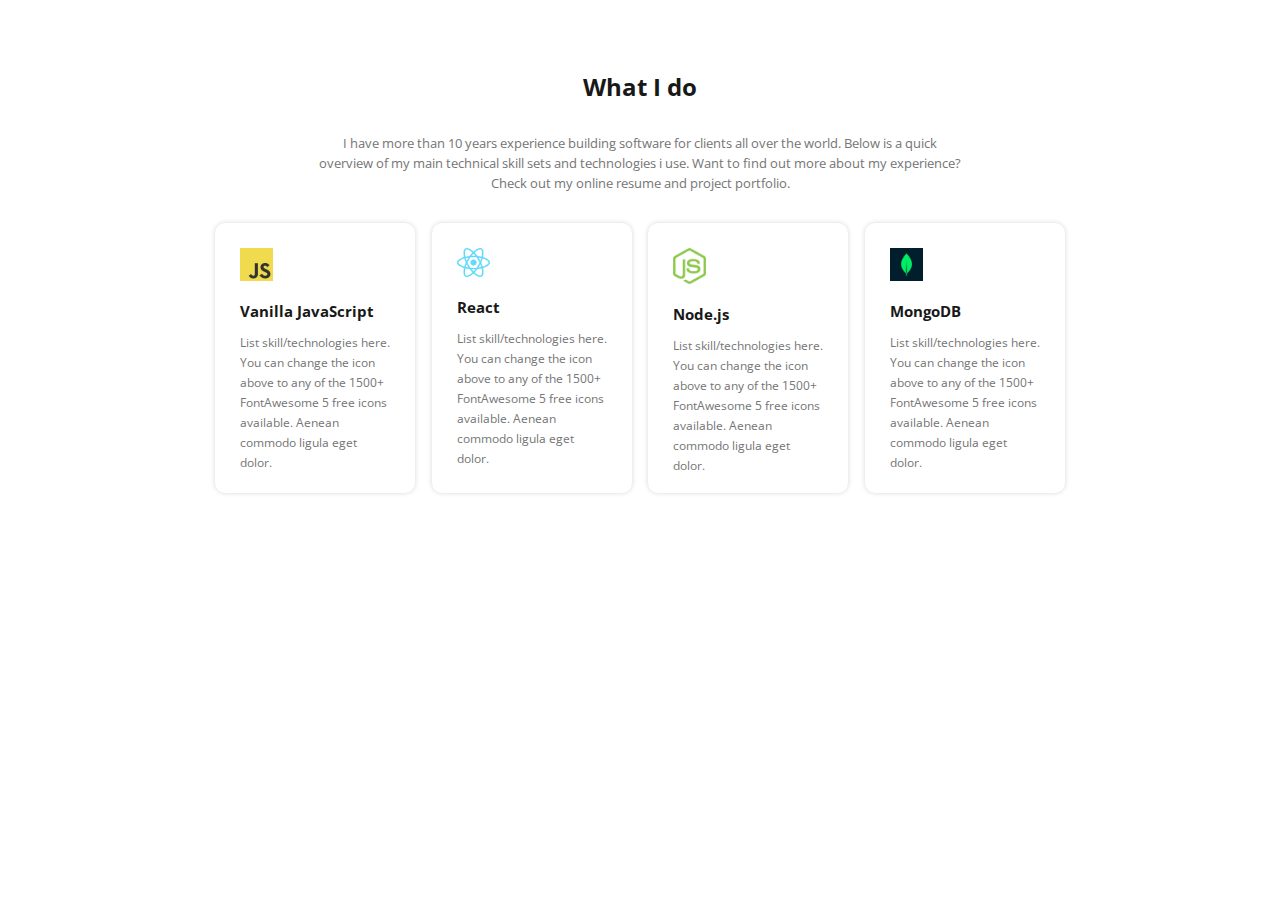
==== commit 5844c173: "work responsive added" ====
--- a/index.html
+++ b/index.html
@@ -40,7 +40,7 @@
         
     </header>
     <section class="about">
-        <div class="abouted">
+        <div class="abouted ">
             <h2 class="about-title">About Me</h2>
             <p class="about-description">I, m a designer & developer with a passion for web design. I enjoy developing simple, clean and slick websites that provide real value to the end user. Thousands of clients have procured exceptional resulfs while working with me. Delivering work within time and budget which meets clients requirements in our mata.</p>
             <div class="about-contact-container">
--- a/style.css
+++ b/style.css
@@ -26,6 +26,7 @@
 
 .header{
     background-color: #FFF8F3;
+    display: none;
 }
 .header-section{
     background-image: url(images/developer.png), url(images/header_bg.png);
@@ -148,6 +149,7 @@
     height: 370px;
     margin: 0 auto;
     margin-top: 70px;
+    display: none;
 }
 .abouted{
     display: flex;
@@ -261,6 +263,8 @@
 
 width: 150px;
 
+height: 220px;
+
 justify-content: flex-start;
 
 padding: 25px;
@@ -322,6 +326,7 @@
 margin: 0 auto;
 
 margin-top: 70px;
+display: none;
 }
 .resume-title{
     font-size: 24px;
@@ -404,6 +409,7 @@
 width: 850px;
     
 padding: 50px;
+display: none;
 }
 .footer-connect{
 
@@ -487,4 +493,25 @@
     font-weight: bold;
     padding: 10px 20px;
 }
-/* footer style start */+/* footer style start */
+
+/* about responsiv start */
+@media screen and (max-width: 576px){
+    .work-section{
+        width: 385px;
+    }
+    .work-card-ber{
+        flex-direction: column;
+        gap: 25px;
+    }
+    .work-description{
+        width: 360px;
+    }
+    .work-card{
+        width: 55%;
+    }
+    .work-desription-ber{
+
+    width: 100%;
+}
+}